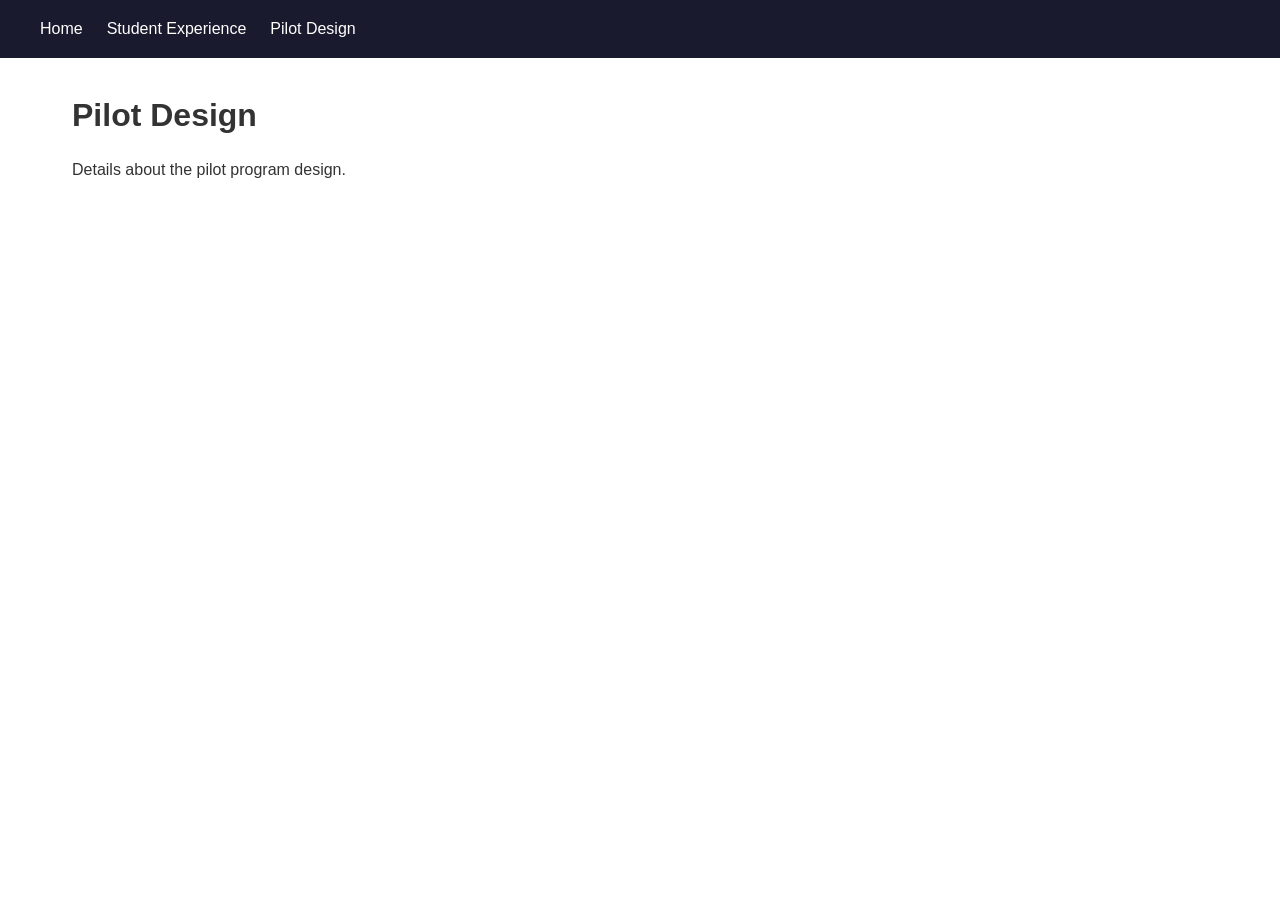
==== pilot-design.html @ aec6a30f "Add static site file structure - index.html: Home page - student-experience.html: Student experience" ====
<!DOCTYPE html>
<html lang="en">
<head>
    <meta charset="UTF-8">
    <meta name="viewport" content="width=device-width, initial-scale=1.0">
    <title>Pilot Design - AI-Accelerated Venture Lab</title>
    <link rel="stylesheet" href="assets/styles.css">
</head>
<body>
    <header>
        <nav>
            <a href="index.html">Home</a>
            <a href="student-experience.html">Student Experience</a>
            <a href="pilot-design.html">Pilot Design</a>
        </nav>
    </header>
    <main>
        <h1>Pilot Design</h1>
        <p>Details about the pilot program design.</p>
    </main>
    <script src="assets/site.js"></script>
</body>
</html>
---- assets/styles.css ----
/* AI-Accelerated Venture Lab Styles */

* {
    margin: 0;
    padding: 0;
    box-sizing: border-box;
}

body {
    font-family: -apple-system, BlinkMacSystemFont, 'Segoe UI', Roboto, Oxygen, Ubuntu, sans-serif;
    line-height: 1.6;
    color: #333;
}

header {
    background: #1a1a2e;
    padding: 1rem;
}

nav {
    display: flex;
    gap: 1.5rem;
    max-width: 1200px;
    margin: 0 auto;
}

nav a {
    color: #fff;
    text-decoration: none;
}

nav a:hover {
    text-decoration: underline;
}

main {
    max-width: 1200px;
    margin: 0 auto;
    padding: 2rem;
}

h1 {
    margin-bottom: 1rem;
}
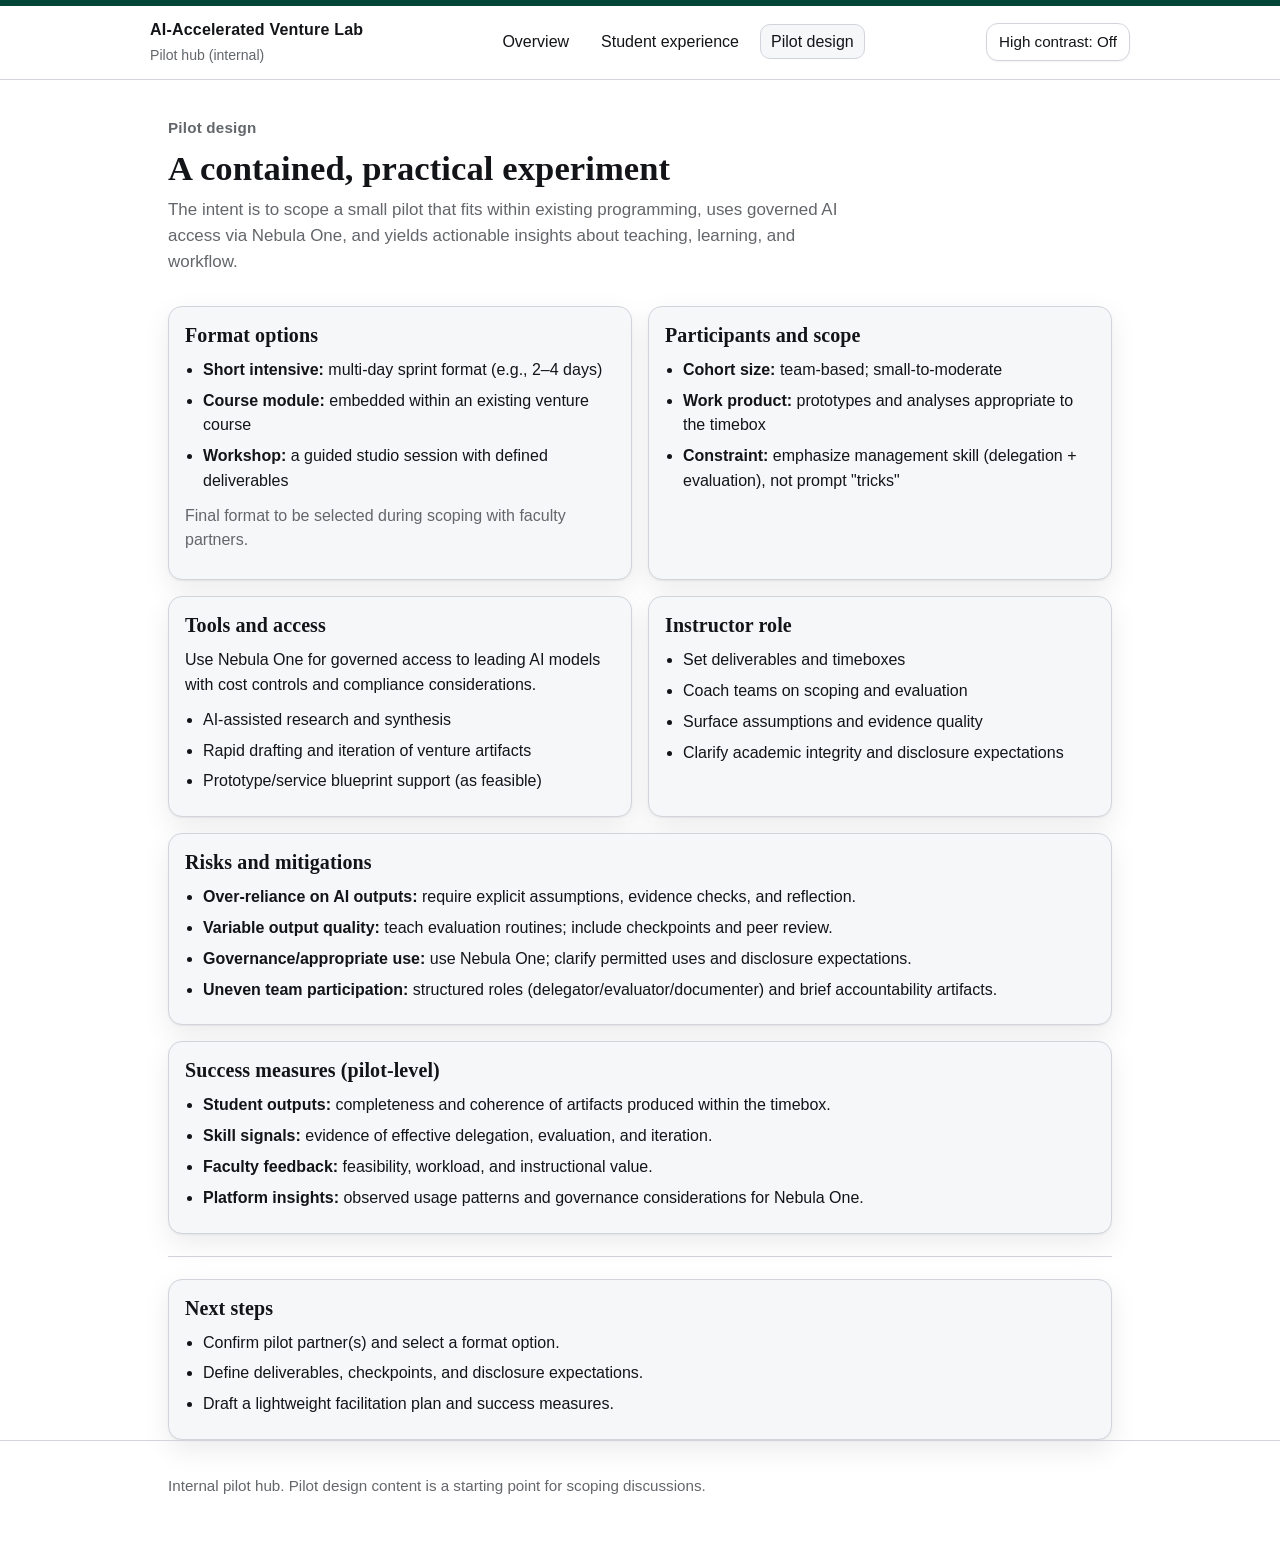
==== commit f302128c: "Update pilot-design.html with full design content - Format options, participants, tools, instructor " ====
--- a/pilot-design.html
+++ b/pilot-design.html
@@ -1,23 +1,129 @@
-<!DOCTYPE html>
+<!doctype html>
 <html lang="en">
 <head>
-    <meta charset="UTF-8">
-    <meta name="viewport" content="width=device-width, initial-scale=1.0">
-    <title>Pilot Design - AI-Accelerated Venture Lab</title>
-    <link rel="stylesheet" href="assets/styles.css">
+  <meta charset="utf-8" />
+  <meta name="viewport" content="width=device-width, initial-scale=1" />
+  <title>Pilot Design — AI-Accelerated Venture Lab</title>
+  <meta name="description" content="Pilot formats, resources, risks, and success measures for the AI-Accelerated Venture Lab." />
+  <link rel="stylesheet" href="assets/styles.css" />
 </head>
 <body>
-    <header>
-        <nav>
-            <a href="index.html">Home</a>
-            <a href="student-experience.html">Student Experience</a>
-            <a href="pilot-design.html">Pilot Design</a>
-        </nav>
-    </header>
-    <main>
-        <h1>Pilot Design</h1>
-        <p>Details about the pilot program design.</p>
-    </main>
-    <script src="assets/site.js"></script>
+  <a class="skip-link" href="#main">Skip to main content</a>
+
+  <header>
+    <div class="container navbar" role="navigation" aria-label="Primary">
+      <div class="brand">
+        <a href="index.html">AI-Accelerated Venture Lab</a>
+        <small>Pilot hub (internal)</small>
+      </div>
+
+      <nav aria-label="Site">
+        <ul>
+          <li><a href="index.html">Overview</a></li>
+          <li><a href="student-experience.html">Student experience</a></li>
+          <li><a href="pilot-design.html" aria-current="page">Pilot design</a></li>
+        </ul>
+      </nav>
+
+      <div class="controls">
+        <button class="btn" type="button" data-contrast-toggle aria-pressed="false">
+          High contrast: Off
+        </button>
+      </div>
+    </div>
+  </header>
+
+  <main id="main" class="container" role="main">
+    <section class="hero" aria-labelledby="page-title">
+      <p class="kicker">Pilot design</p>
+      <h1 id="page-title">A contained, practical experiment</h1>
+      <p class="lede">
+        The intent is to scope a small pilot that fits within existing programming, uses governed AI access via Nebula One,
+        and yields actionable insights about teaching, learning, and workflow.
+      </p>
+    </section>
+
+    <section class="grid" aria-label="Pilot design sections">
+      <article class="card span-6">
+        <h2>Format options</h2>
+        <ul class="list">
+          <li><strong>Short intensive:</strong> multi-day sprint format (e.g., 2–4 days)</li>
+          <li><strong>Course module:</strong> embedded within an existing venture course</li>
+          <li><strong>Workshop:</strong> a guided studio session with defined deliverables</li>
+        </ul>
+        <p class="muted">Final format to be selected during scoping with faculty partners.</p>
+      </article>
+
+      <article class="card span-6">
+        <h2>Participants and scope</h2>
+        <ul class="list">
+          <li><strong>Cohort size:</strong> team-based; small-to-moderate</li>
+          <li><strong>Work product:</strong> prototypes and analyses appropriate to the timebox</li>
+          <li><strong>Constraint:</strong> emphasize management skill (delegation + evaluation), not prompt "tricks"</li>
+        </ul>
+      </article>
+
+      <article class="card span-6">
+        <h2>Tools and access</h2>
+        <p>
+          Use Nebula One for governed access to leading AI models with cost controls and compliance considerations.
+        </p>
+        <ul class="list">
+          <li>AI-assisted research and synthesis</li>
+          <li>Rapid drafting and iteration of venture artifacts</li>
+          <li>Prototype/service blueprint support (as feasible)</li>
+        </ul>
+      </article>
+
+      <article class="card span-6">
+        <h2>Instructor role</h2>
+        <ul class="list">
+          <li>Set deliverables and timeboxes</li>
+          <li>Coach teams on scoping and evaluation</li>
+          <li>Surface assumptions and evidence quality</li>
+          <li>Clarify academic integrity and disclosure expectations</li>
+        </ul>
+      </article>
+
+      <article class="card span-12">
+        <h2>Risks and mitigations</h2>
+        <ul class="list">
+          <li><strong>Over-reliance on AI outputs:</strong> require explicit assumptions, evidence checks, and reflection.</li>
+          <li><strong>Variable output quality:</strong> teach evaluation routines; include checkpoints and peer review.</li>
+          <li><strong>Governance/appropriate use:</strong> use Nebula One; clarify permitted uses and disclosure expectations.</li>
+          <li><strong>Uneven team participation:</strong> structured roles (delegator/evaluator/documenter) and brief accountability artifacts.</li>
+        </ul>
+      </article>
+
+      <article class="card span-12">
+        <h2>Success measures (pilot-level)</h2>
+        <ul class="list">
+          <li><strong>Student outputs:</strong> completeness and coherence of artifacts produced within the timebox.</li>
+          <li><strong>Skill signals:</strong> evidence of effective delegation, evaluation, and iteration.</li>
+          <li><strong>Faculty feedback:</strong> feasibility, workload, and instructional value.</li>
+          <li><strong>Platform insights:</strong> observed usage patterns and governance considerations for Nebula One.</li>
+        </ul>
+      </article>
+    </section>
+
+    <hr class="sep" />
+
+    <section class="card" aria-label="Next steps">
+      <h2>Next steps</h2>
+      <ul class="list">
+        <li>Confirm pilot partner(s) and select a format option.</li>
+        <li>Define deliverables, checkpoints, and disclosure expectations.</li>
+        <li>Draft a lightweight facilitation plan and success measures.</li>
+      </ul>
+    </section>
+  </main>
+
+  <footer class="footer">
+    <div class="container">
+      <p>Internal pilot hub. Pilot design content is a starting point for scoping discussions.</p>
+    </div>
+  </footer>
+
+  <script src="assets/site.js"></script>
 </body>
 </html>
--- a/assets/styles.css
+++ b/assets/styles.css
@@ -1,44 +1,432 @@
-/* AI-Accelerated Venture Lab Styles */
-
-* {
-    margin: 0;
-    padding: 0;
-    box-sizing: border-box;
-}
-
-body {
-    font-family: -apple-system, BlinkMacSystemFont, 'Segoe UI', Roboto, Oxygen, Ubuntu, sans-serif;
-    line-height: 1.6;
-    color: #333;
-}
-
-header {
-    background: #1a1a2e;
-    padding: 1rem;
-}
-
-nav {
-    display: flex;
-    gap: 1.5rem;
-    max-width: 1200px;
-    margin: 0 auto;
-}
-
-nav a {
-    color: #fff;
-    text-decoration: none;
-}
-
-nav a:hover {
-    text-decoration: underline;
-}
-
-main {
-    max-width: 1200px;
-    margin: 0 auto;
-    padding: 2rem;
-}
-
-h1 {
-    margin-bottom: 1rem;
-}
+/* assets/styles.css
+   Ivey-aligned theme tokens + accessible layout styles
+   Based on Ivey Standards Manual colours and web-safe typography guidance.
+*/
+
+/* ------------------------------
+   Design tokens
+--------------------------------- */
+:root{
+  /* Ivey brand colours (primary + secondary) */
+  --ivey-green: #034638;   /* Ivey Green (Hex) */
+  --ivey-purple: #582C83;  /* Purple (Hex) */
+
+  /* Core neutrals (web use) */
+  --black: #000000;
+  --grey: #63666A;
+  --white: #ffffff;
+
+  /* UI neutrals (derived) */
+  --bg: var(--white);
+  --surface: #f6f7f9;      /* light neutral surface */
+  --surface-2: #eef1f4;    /* slightly deeper surface */
+  --text: #121417;         /* readable body text */
+  --muted: var(--grey);
+  --border: #d1d5db;
+
+  /* Links/focus use brand green (safe + on-brand) */
+  --link: var(--ivey-green);
+  --focus: var(--ivey-green);
+
+  /* Layout */
+  --maxw: 980px;
+  --radius: 14px;
+
+  /* Shadows */
+  --shadow: 0 1px 2px rgba(0,0,0,.06), 0 10px 28px rgba(0,0,0,.08);
+  --shadow-soft: 0 1px 2px rgba(0,0,0,.05);
+
+  /* Type scale */
+  --text-base: 1rem;
+  --text-sm: .95rem;
+  --text-xs: .88rem;
+
+  /* Spacing */
+  --pad-x: 18px;
+  --gap: 16px;
+}
+
+/* High contrast mode
+   (keeps brand identity but prioritizes legibility) */
+html[data-contrast="high"]{
+  --bg: #000000;
+  --surface: #0b0b0b;
+  --surface-2: #141414;
+  --text: #ffffff;
+  --muted: #e5e7eb;
+  --border: #ffffff;
+
+  /* Links/focus become lighter for contrast */
+  --link: #7dd3fc;
+  --focus: #7dd3fc;
+
+  --shadow: none;
+  --shadow-soft: none;
+}
+
+/* Reduced motion */
+@media (prefers-reduced-motion: reduce){
+  *{
+    scroll-behavior: auto !important;
+    transition: none !important;
+    animation: none !important;
+  }
+}
+
+/* ------------------------------
+   Base
+--------------------------------- */
+*{ box-sizing: border-box; }
+html, body{ height: 100%; }
+
+body{
+  margin: 0;
+  font-size: var(--text-base);
+  line-height: 1.55;
+
+  /* Web-safe typography guidance:
+     Benton Sans/Walbaum are primary, but Arial/Georgia are approved alternatives.
+     We'll use Arial for body; Georgia for headings. */
+  font-family: Arial, system-ui, -apple-system, Segoe UI, Roboto, sans-serif;
+
+  background: var(--bg);
+  color: var(--text);
+}
+
+a{
+  color: var(--link);
+  text-underline-offset: .18em;
+}
+a:hover{ text-decoration-thickness: 2px; }
+
+a:focus-visible,
+button:focus-visible{
+  outline: 3px solid var(--focus);
+  outline-offset: 3px;
+  border-radius: 10px;
+}
+
+/* Skip link */
+.skip-link{
+  position: absolute;
+  left: -999px;
+  top: 0;
+  padding: .7rem 1rem;
+  background: var(--bg);
+  color: var(--text);
+  border: 2px solid var(--border);
+  border-radius: 10px;
+  z-index: 9999;
+}
+.skip-link:focus{
+  left: 12px;
+  top: 12px;
+}
+
+/* ------------------------------
+   Layout helpers
+--------------------------------- */
+.container{
+  max-width: var(--maxw);
+  margin: 0 auto;
+  padding: 0 var(--pad-x);
+}
+
+/* ------------------------------
+   Header / Nav
+--------------------------------- */
+header{
+  position: sticky;
+  top: 0;
+  z-index: 50;
+
+  /* Ivey-flavoured top rule */
+  border-top: 6px solid var(--ivey-green);
+
+  /* Subtle sticky treatment */
+  background: color-mix(in srgb, var(--bg) 92%, transparent);
+  backdrop-filter: blur(8px);
+
+  border-bottom: 1px solid var(--border);
+}
+
+.navbar{
+  display: flex;
+  align-items: center;
+  justify-content: space-between;
+  gap: 16px;
+  padding: 12px 0;
+}
+
+.brand{
+  display: flex;
+  flex-direction: column;
+  gap: 2px;
+  min-width: 220px;
+}
+.brand a{
+  color: var(--text);
+  text-decoration: none;
+  font-weight: 700;
+  letter-spacing: .2px;
+}
+.brand small{
+  color: var(--muted);
+  font-size: var(--text-xs);
+}
+
+nav ul{
+  list-style: none;
+  display: flex;
+  gap: 10px;
+  padding: 0;
+  margin: 0;
+  align-items: center;
+  flex-wrap: wrap;
+}
+
+nav a{
+  text-decoration: none;
+  padding: 8px 10px;
+  border-radius: 10px;
+  color: var(--text);
+  border: 1px solid transparent;
+}
+nav a:hover{
+  background: var(--surface);
+  border-color: var(--border);
+}
+nav a[aria-current="page"]{
+  background: var(--surface);
+  border: 1px solid var(--border);
+}
+
+/* Right-side controls */
+.controls{
+  display: flex;
+  align-items: center;
+  gap: 10px;
+}
+
+/* ------------------------------
+   Buttons
+--------------------------------- */
+.btn{
+  display: inline-flex;
+  align-items: center;
+  justify-content: center;
+  gap: 8px;
+
+  border: 1px solid var(--border);
+  background: var(--bg);
+  color: var(--text);
+
+  border-radius: 12px;
+  padding: 9px 12px;
+
+  cursor: pointer;
+  box-shadow: var(--shadow-soft);
+  text-decoration: none;
+  font-size: var(--text-sm);
+  line-height: 1.2;
+}
+
+.btn:hover{
+  background: var(--surface);
+}
+
+.btn.primary{
+  background: var(--ivey-green);
+  color: #ffffff;
+  border-color: var(--ivey-green);
+}
+
+.btn.primary:hover{
+  filter: brightness(0.95);
+}
+
+/* High contrast primary button treatment */
+html[data-contrast="high"] .btn.primary{
+  background: var(--link);
+  color: #000000;
+  border-color: var(--link);
+}
+
+/* ------------------------------
+   Typography
+--------------------------------- */
+h1, h2, h3{
+  font-family: Georgia, serif;
+  letter-spacing: .1px;
+}
+
+h1{
+  margin: 10px 0 8px;
+  font-size: clamp(1.85rem, 2.7vw, 2.55rem);
+  line-height: 1.15;
+}
+
+h2{
+  margin: 0 0 10px;
+  font-size: 1.25rem;
+  line-height: 1.25;
+}
+
+h3{
+  margin: 0 0 8px;
+  font-size: 1.1rem;
+  line-height: 1.25;
+}
+
+/* ------------------------------
+   Main / Hero
+--------------------------------- */
+main{
+  padding: 28px 0 40px;
+}
+
+.hero{
+  padding: 26px 0 8px;
+}
+
+.kicker{
+  color: var(--muted);
+  font-weight: 700;
+  letter-spacing: .2px;
+  font-size: var(--text-sm);
+  margin: 10px 0 6px;
+}
+
+.lede{
+  margin: 0;
+  font-size: 1.06rem;
+  color: var(--muted);
+  max-width: 72ch;
+}
+
+.hero-actions{
+  display: flex;
+  gap: 10px;
+  margin-top: 16px;
+  flex-wrap: wrap;
+}
+
+/* ------------------------------
+   Cards / Grid
+--------------------------------- */
+.grid{
+  display: grid;
+  grid-template-columns: repeat(12, 1fr);
+  gap: var(--gap);
+  margin-top: 22px;
+}
+
+.card{
+  grid-column: span 12;
+  background: var(--surface);
+  border: 1px solid var(--border);
+  border-radius: var(--radius);
+  padding: 16px;
+  box-shadow: var(--shadow);
+}
+
+.card p{
+  margin: 10px 0;
+  color: var(--text);
+}
+
+.card .muted{
+  color: var(--muted);
+}
+
+/* Optional: a slightly more formal "panel" look */
+.card.panel{
+  background: var(--bg);
+}
+
+@media (min-width: 860px){
+  .span-7{ grid-column: span 7; }
+  .span-5{ grid-column: span 5; }
+  .span-6{ grid-column: span 6; }
+}
+
+/* Lists */
+.list{
+  margin: 10px 0 0;
+  padding-left: 18px;
+}
+.list li{ margin: 6px 0; }
+
+/* Separator */
+hr.sep{
+  border: none;
+  border-top: 1px solid var(--border);
+  margin: 22px 0;
+}
+
+/* ------------------------------
+   Badges
+--------------------------------- */
+.badge{
+  display: inline-flex;
+  gap: 8px;
+  align-items: center;
+  padding: 6px 10px;
+  border: 1px solid var(--border);
+  border-radius: 999px;
+  background: var(--bg);
+  color: var(--muted);
+  font-size: var(--text-sm);
+}
+
+/* A subtle "status dot" that reads well in both modes */
+.badge span[aria-hidden="true"]{
+  width: 10px;
+  height: 10px;
+  display: inline-block;
+  border-radius: 50%;
+  background: var(--ivey-green);
+}
+html[data-contrast="high"] .badge span[aria-hidden="true"]{
+  background: var(--link);
+}
+
+/* ------------------------------
+   Footer
+--------------------------------- */
+.footer{
+  border-top: 1px solid var(--border);
+  padding: 18px 0 28px;
+  color: var(--muted);
+  font-size: var(--text-sm);
+}
+.footer a{ color: var(--muted); }
+
+/* ------------------------------
+   Tables (future-proofing)
+--------------------------------- */
+table{
+  width: 100%;
+  border-collapse: collapse;
+  margin: 10px 0 0;
+  font-size: var(--text-sm);
+}
+th, td{
+  border: 1px solid var(--border);
+  padding: 10px;
+  vertical-align: top;
+}
+th{
+  text-align: left;
+  background: var(--surface-2);
+  font-weight: 700;
+}
+
+/* ------------------------------
+   Small screens tweaks
+--------------------------------- */
+@media (max-width: 640px){
+  .brand{ min-width: auto; }
+  nav ul{ gap: 6px; }
+  nav a{ padding: 8px 9px; }
+}
